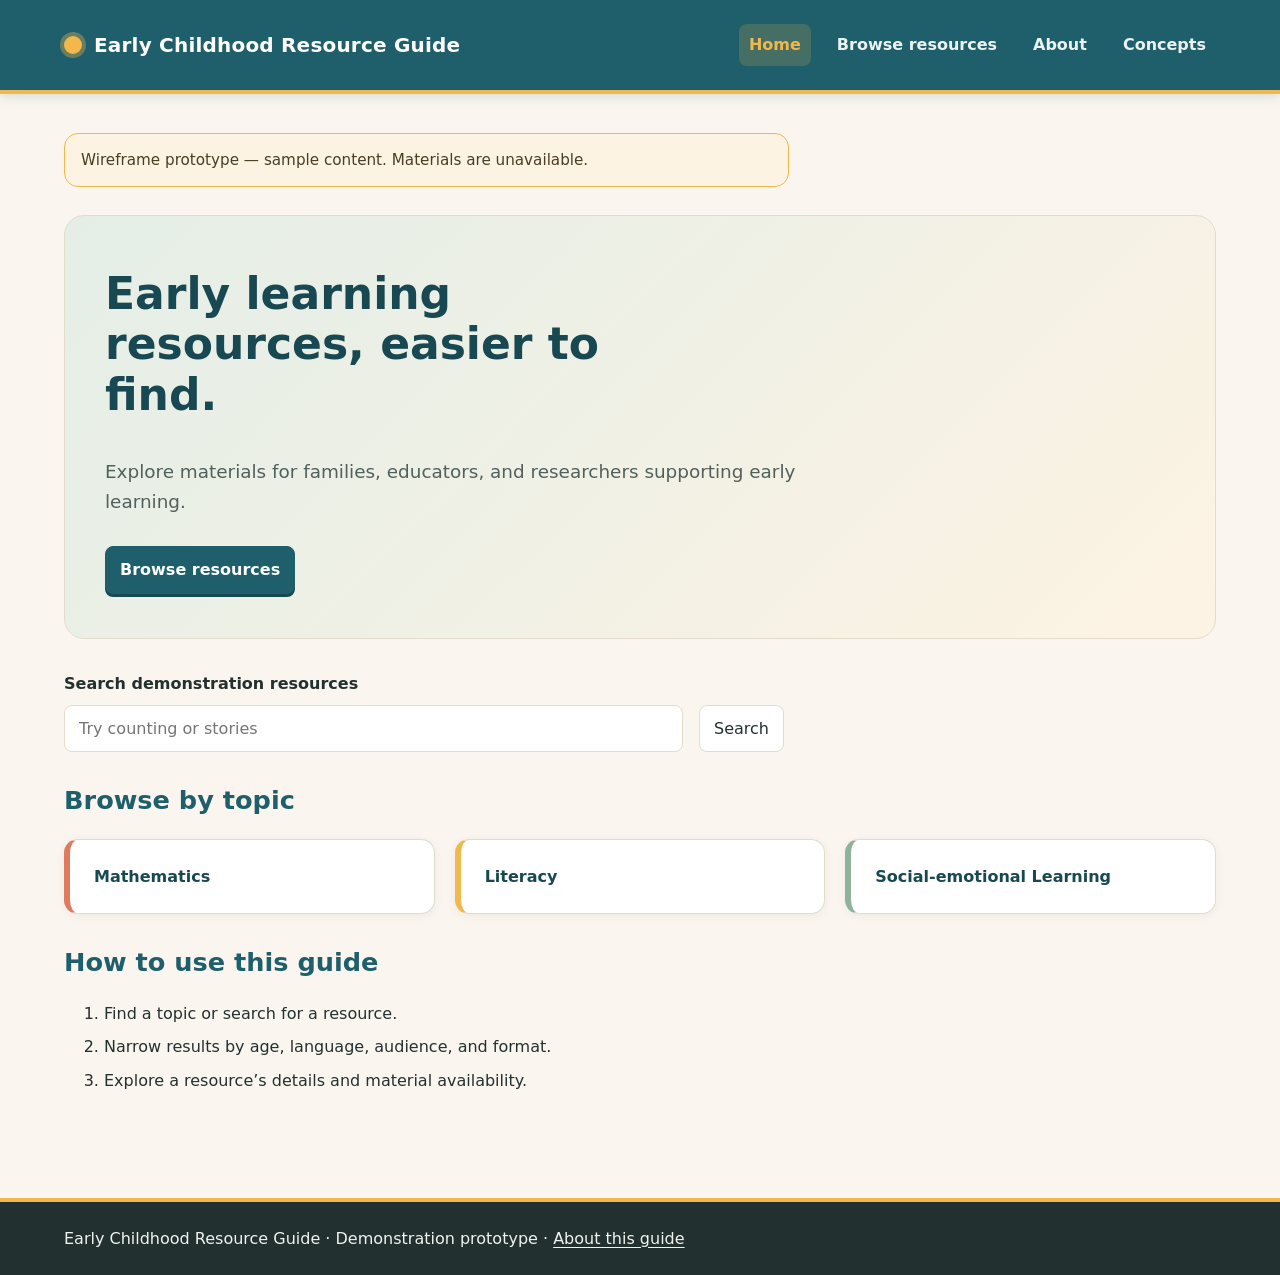
==== independent/index.html @ a51ab935 "2 COAs (Vandy & Independent Designs)  - V1" ====
<!doctype html>
<html lang="en"><head><meta charset="utf-8"><meta name="viewport" content="width=device-width, initial-scale=1"><title>Home | Early Childhood Resource Guide</title><link rel="stylesheet" href="../css/base.css"><link rel="stylesheet" href="../css/independent.css"><script type="module" src="../assets/app.js"></script></head>
<body data-page="index"><a class="skip-link" href="#main">Skip to main content</a><header><div class="header-inner"><a class="brand" href="index.html">Early Childhood Resource Guide</a><button id="menu-toggle" type="button" aria-expanded="false" aria-controls="navigation" hidden>Menu</button><nav id="navigation" aria-label="Main navigation"><a href="index.html" aria-current="page">Home</a><a href="resources.html">Browse resources</a><a href="about.html">About</a><a href="../index.html">Concepts</a></nav></div></header><main id="main" tabindex="-1"><p class="notice">Wireframe prototype — sample content. Materials are unavailable.</p><section class="hero"><h1>Early learning resources, easier to find.</h1><p>Explore materials for families, educators, and researchers supporting early learning.</p><a class="button primary" href="resources.html">Browse resources</a></section>
<form action="resources.html" class="search"><label for="home-search">Search demonstration resources</label><div class="row"><input id="home-search" name="q" type="search" placeholder="Try counting or stories"><button type="submit">Search</button></div></form>
<section><h2>Browse by topic</h2><div class="cards"><a class="panel" href="resources.html?topics=mathematics">Mathematics</a><a class="panel" href="resources.html?topics=literacy">Literacy</a><a class="panel" href="resources.html?topics=social-emotional">Social-emotional Learning</a></div></section>
<section><h2>How to use this guide</h2><ol><li>Find a topic or search for a resource.</li><li>Narrow results by age, language, audience, and format.</li><li>Explore a resource’s details and material availability.</li></ol></section><noscript><p class="notice">JavaScript is required to load resource listings and use directory filters. Enable it and reload this page.</p></noscript></main><footer><p>Early Childhood Resource Guide · Demonstration prototype · <a href="about.html">About this guide</a></p></footer></body></html>
---- css/base.css ----
/* ============================================================
   base.css — Shared structure for all design concepts
   Theme-agnostic layout, components, responsive rules, and
   functionality styling. Colors, fonts, borders, radius, and
   decorative accents are supplied by each theme stylesheet via
   CSS custom properties. Do not hard-code brand colors here.
   ============================================================ */

:root {
  /* Fallback tokens — themes override these. */
  --font-body: system-ui, -apple-system, "Segoe UI", Roboto, sans-serif;
  --font-display: var(--font-body);

  --color-bg: #ffffff;
  --color-surface: #f7f7f7;
  --color-surface-alt: #ffffff;
  --color-text: #1c1c1c;
  --color-text-muted: #555555;
  --color-heading: var(--color-text);

  --color-accent: #333333;
  --color-accent-contrast: #ffffff;
  --color-accent-hover: #555555;

  --color-border: #888888;
  --color-border-soft: #cccccc;

  --color-header-bg: #f2f2f2;
  --color-header-text: #1c1c1c;
  --color-header-border: #888888;
  --color-nav-link: var(--color-header-text);
  --color-nav-link-active: var(--color-header-text);
  --color-nav-link-hover: var(--color-header-text);

  --color-footer-bg: #f2f2f2;
  --color-footer-text: #1c1c1c;

  --color-notice-bg: #f7f7f7;
  --color-notice-border: #888888;
  --color-notice-text: var(--color-text);

  --color-focus: #111111;

  --radius-sm: 3px;
  --radius-md: 6px;
  --radius-lg: 10px;
  --radius-pill: 999px;

  --shadow-card: none;
  --shadow-card-hover: none;
  --shadow-header: none;

  --border-card: 1px solid var(--color-border);
  --border-control: 1px solid var(--color-border);

  --space-page-x: 24px;
  --max-width: 1200px;

  --accent-rule-height: 3px;
}

* { box-sizing: border-box; }

html { scroll-behavior: smooth; }

body {
  margin: 0;
  color: var(--color-text);
  background: var(--color-bg);
  font: 16px/1.6 var(--font-body);
  -webkit-font-smoothing: antialiased;
  text-rendering: optimizeLegibility;
}

a { color: var(--color-accent); text-underline-offset: 3px; }
a:hover { text-decoration-thickness: 2px; }

/* ---------- Header / navigation ---------- */
header {
  background: var(--color-header-bg);
  color: var(--color-header-text);
  border-bottom: 1px solid var(--color-header-border);
  box-shadow: var(--shadow-header);
}

.header-inner,
main,
footer p {
  max-width: var(--max-width);
  margin: auto;
  padding: 24px var(--space-page-x);
}

.header-inner,
nav,
.row,
.results-toolbar {
  display: flex;
  align-items: center;
  gap: 16px;
}

.header-inner {
  justify-content: space-between;
  flex-wrap: wrap;
}

.brand {
  font-family: var(--font-display);
  font-weight: 700;
  font-size: 1.15rem;
  letter-spacing: 0.01em;
  color: var(--color-header-text);
  text-decoration: none;
  line-height: 1.2;
}
.brand:hover { text-decoration: none; }

nav { flex-wrap: wrap; }

nav a {
  padding: 8px 10px;
  color: var(--color-nav-link);
  text-decoration: none;
  border-radius: var(--radius-sm);
  font-weight: 500;
}
nav a:hover {
  color: var(--color-nav-link-hover);
  text-decoration: underline;
  text-decoration-thickness: 2px;
}
nav [aria-current="page"] {
  font-weight: 700;
  color: var(--color-nav-link-active);
  text-decoration: underline;
  text-decoration-thickness: 3px;
}

#menu-toggle {
  border: var(--border-control);
  background: var(--color-surface-alt);
  color: var(--color-text);
}

/* ---------- Main / typography ---------- */
main { min-height: 70vh; }

h1, h2, h3 {
  font-family: var(--font-display);
  color: var(--color-heading);
}
h1 { font-size: clamp(1.9rem, 4vw, 2.75rem); line-height: 1.15; margin-top: 0.2em; }
h2 { font-size: clamp(1.3rem, 2.4vw, 1.6rem); line-height: 1.3; }
h3 { font-size: 1.1rem; }
p { max-width: 75ch; color: var(--color-text); }

section, .search { margin-block: 32px; }

/* ---------- Notices ---------- */
.notice {
  padding: 14px 16px;
  border: 1px solid var(--color-notice-border);
  border-radius: var(--radius-md);
  background: var(--color-notice-bg);
  color: var(--color-notice-text);
  font-size: 0.95rem;
}

/* ---------- Buttons & controls ---------- */
button, input, select, .button {
  font: inherit;
  color: var(--color-text);
  background: var(--color-surface-alt);
  border: var(--border-control);
  border-radius: var(--radius-sm);
  min-height: 44px;
  padding: 10px 14px;
}
button, select, summary { cursor: pointer; }

button:hover, .button:hover {
  background: var(--color-surface);
}

.button {
  display: inline-block;
  text-decoration: none;
  font-weight: 600;
}

.button.primary,
.primary {
  background: var(--color-accent);
  color: var(--color-accent-contrast);
  border-color: var(--color-accent);
}
.button.primary:hover,
.primary:hover {
  background: var(--color-accent-hover);
  border-color: var(--color-accent-hover);
  color: var(--color-accent-contrast);
}

label { display: block; }

input[type="search"] { min-width: 0; flex: 1; width: 100%; }

.search { max-width: 720px; }
.search label { font-weight: 600; margin-bottom: 8px; }

/* ---------- Cards grid ---------- */
.cards {
  display: grid;
  grid-template-columns: repeat(3, minmax(0, 1fr));
  gap: 20px;
}

.panel {
  display: block;
  padding: 24px;
  border: var(--border-card);
  border-radius: var(--radius-md);
  background: var(--color-surface);
  box-shadow: var(--shadow-card);
  text-decoration: none;
  color: var(--color-text);
  font-weight: 600;
  transition: box-shadow 0.15s ease, transform 0.15s ease, border-color 0.15s ease;
}
a.panel:hover {
  box-shadow: var(--shadow-card-hover);
  transform: translateY(-2px);
}

/* ---------- Directory layout ---------- */
.directory-layout {
  display: grid;
  grid-template-columns: 260px minmax(0, 1fr);
  gap: 28px;
  margin-top: 24px;
  align-items: start;
}
.directory-layout section { margin-top: 0; }

.directory-layout aside {
  position: sticky;
  top: 16px;
}

.resource-cards {
  grid-template-columns: repeat(2, minmax(0, 1fr));
  margin-top: 20px;
}

.card {
  display: flex;
  flex-direction: column;
  align-items: flex-start;
  padding: 22px;
  border: var(--border-card);
  border-radius: var(--radius-md);
  background: var(--color-surface-alt);
  box-shadow: var(--shadow-card);
  transition: box-shadow 0.15s ease, transform 0.15s ease, border-color 0.15s ease;
}
.card:hover {
  box-shadow: var(--shadow-card-hover);
  transform: translateY(-2px);
}
.card h2 { margin-top: 10px; margin-bottom: 6px; font-size: 1.25rem; }
.card p { margin-top: 0; }
.card .button { margin-top: auto; }
.card dl { width: 100%; }

.sample {
  display: inline-block;
  font-size: 0.72rem;
  font-weight: 700;
  letter-spacing: 0.06em;
  text-transform: uppercase;
  padding: 4px 10px;
  border-radius: var(--radius-pill);
  background: var(--color-accent);
  color: var(--color-accent-contrast);
}

/* ---------- Filters ---------- */
details#filter-panel {
  padding: 20px;
  border: var(--border-card);
  border-radius: var(--radius-md);
  background: var(--color-surface);
}
details#filter-panel > p { font-size: 0.9rem; color: var(--color-text-muted); }

fieldset { border: 0; padding: 0; margin: 18px 0; min-width: 0; }
legend {
  font-family: var(--font-display);
  font-weight: 700;
  padding-bottom: 6px;
  margin-bottom: 4px;
  border-bottom: 2px solid var(--color-border-soft);
  width: 100%;
}
.check-label {
  display: flex;
  align-items: center;
  gap: 8px;
  min-height: 40px;
  cursor: pointer;
}
input[type="checkbox"] {
  width: 20px; height: 20px; min-height: 20px;
  flex-shrink: 0;
  accent-color: var(--color-accent);
}
summary { min-height: 44px; font-family: var(--font-display); font-weight: 700; }

/* ---------- Results toolbar & chips ---------- */
.results-toolbar {
  justify-content: space-between;
  flex-wrap: wrap;
  gap: 12px;
}
.results-toolbar label { display: inline; font-weight: 600; }

#result-count { font-weight: 600; margin: 0; }

.chips { display: flex; flex-wrap: wrap; gap: 8px; margin-block: 14px; }
.chips button {
  text-align: left;
  min-height: 38px;
  padding: 6px 12px;
  border-radius: var(--radius-pill);
  background: var(--color-surface);
  border: 1px solid var(--color-border-soft);
  font-size: 0.9rem;
}
.chips button:hover {
  background: var(--color-accent);
  color: var(--color-accent-contrast);
  border-color: var(--color-accent);
}

#clear-all { margin-bottom: 8px; }

/* ---------- Definition lists ---------- */
dl { margin-block: 16px; }
dt {
  font-weight: 700;
  font-size: 0.82rem;
  text-transform: uppercase;
  letter-spacing: 0.04em;
  color: var(--color-text-muted);
}
dd { margin: 0 0 12px; }

li { margin-block: 8px; }

/* ---------- Footer ---------- */
footer {
  background: var(--color-footer-bg);
  color: var(--color-footer-text);
  border-top: 1px solid var(--color-header-border);
  margin-top: 48px;
}
footer p { color: var(--color-footer-text); }
footer a { color: var(--color-footer-text); }

/* ---------- Focus / accessibility ---------- */
:focus-visible {
  outline: 3px solid var(--color-focus);
  outline-offset: 3px;
}
.skip-link {
  position: absolute;
  top: -100px;
  left: 16px;
  padding: 12px;
  background: var(--color-surface-alt);
  color: var(--color-text);
  border-radius: var(--radius-sm);
  z-index: 10;
}
.skip-link:focus { top: 8px; }

[hidden] { display: none !important; }

.card, .panel, h1, a, button, dd { overflow-wrap: anywhere; }

/* ---------- Hero (home) ---------- */
.hero {
  padding: 48px 0 8px;
}
.hero h1 { max-width: 20ch; }
.hero p { font-size: 1.15rem; max-width: 60ch; }
.hero .button { margin-top: 12px; }

/* ---------- Concept selector (root page) ---------- */
.concept-grid {
  display: grid;
  grid-template-columns: repeat(2, minmax(0, 1fr));
  gap: 24px;
  margin-top: 32px;
}
.concept-card {
  display: flex;
  flex-direction: column;
  padding: 28px;
  border: var(--border-card);
  border-radius: var(--radius-md);
  background: var(--color-surface-alt);
  box-shadow: var(--shadow-card);
}
.concept-card h2 { margin-top: 0; }
.concept-card .button { margin-top: auto; align-self: flex-start; }

/* ---------- Responsive ---------- */
@media (max-width: 760px) {
  .header-inner, main, footer p { padding: 16px; }
  .directory-layout, .cards, .concept-grid { grid-template-columns: 1fr; }
  .directory-layout aside { position: static; }
  nav {
    width: 100%;
    align-items: stretch;
    flex-direction: column;
    gap: 4px;
  }
  .resource-cards { grid-template-columns: 1fr; }
  .hero { padding: 28px 0 4px; }
}

@media (prefers-reduced-motion: reduce) {
  html { scroll-behavior: auto; }
  .card, .panel { transition: none; }
  a.panel:hover, .card:hover { transform: none; }
}
---- css/independent.css ----
/* ============================================================
   independent.css — COA 2: Warm & Child-Centered concept
   A distinct, warm, approachable identity for the guide.
   Warm, inviting, educational — professional, not childish.
   ============================================================ */

:root {
  /* Exact supplied palette */
  --teal: #1f5f6b;
  --coral: #e07a5f;
  --yellow: #f2b84b;
  --sage: #8fb39a;
  --charcoal: #233030;
  --off-white: #faf6ef;

  /* Derived state / neutral colors (accessibility & interaction only) */
  --teal-deep: #184851;      /* darker teal for hover */
  --coral-deep: #c9634a;     /* darker coral for hover / links on light */
  --sage-soft: #e4eee7;      /* tint of sage for subtle surfaces */
  --cream-card: #ffffff;     /* clean card surface over off-white */
  --line-soft: #e3dccd;      /* soft warm border */

  /* Fonts — friendly, humanist, professional */
  --font-display: "Trebuchet MS", "Segoe UI", Verdana, system-ui, sans-serif;
  --font-body: "Segoe UI", system-ui, -apple-system, Roboto, sans-serif;

  /* Surfaces & text */
  --color-bg: var(--off-white);
  --color-surface: var(--sage-soft);
  --color-surface-alt: var(--cream-card);
  --color-text: var(--charcoal);
  --color-text-muted: #51605c;
  --color-heading: var(--teal);

  /* Accent — teal is the primary action color */
  --color-accent: var(--teal);
  --color-accent-contrast: #ffffff;
  --color-accent-hover: var(--teal-deep);

  /* Borders */
  --color-border: var(--line-soft);
  --color-border-soft: var(--line-soft);

  /* Header — deep teal, warm and confident */
  --color-header-bg: var(--teal);
  --color-header-text: #ffffff;
  --color-header-border: var(--yellow);
  --color-nav-link: #eaf3f0;
  --color-nav-link-active: var(--yellow);
  --color-nav-link-hover: var(--yellow);

  /* Footer */
  --color-footer-bg: var(--charcoal);
  --color-footer-text: #eef3ef;

  /* Notices */
  --color-notice-bg: #fdf3e3;
  --color-notice-border: var(--yellow);
  --color-notice-text: #4a3d20;

  --color-focus: var(--coral-deep);

  /* Shape language: soft, rounded */
  --radius-sm: 8px;
  --radius-md: 14px;
  --radius-lg: 20px;
  --radius-pill: 999px;

  --shadow-card: 0 2px 10px rgba(35, 48, 48, 0.06);
  --shadow-card-hover: 0 8px 24px rgba(35, 48, 48, 0.12);
  --shadow-header: 0 2px 12px rgba(31, 95, 107, 0.18);

  --border-card: 1px solid var(--line-soft);
}

/* ---- Header: rounded gold rule, friendly brand ---- */
header { border-bottom: 4px solid var(--yellow); }
.brand {
  font-family: var(--font-display);
  font-weight: 700;
  font-size: 1.25rem;
}
.brand::before {
  content: "";
  display: inline-block;
  width: 18px;
  height: 18px;
  margin-right: 12px;
  vertical-align: -2px;
  border-radius: 50%;
  background: var(--yellow);
  box-shadow: 0 0 0 4px rgba(242, 184, 75, 0.35);
}
nav a { font-weight: 600; }
nav a:hover { text-decoration: none; }
nav [aria-current="page"] {
  text-decoration: none;
  background: rgba(242, 184, 75, 0.18);
  color: var(--yellow);
}

/* ---- Headings ---- */
h1 { color: var(--charcoal); font-weight: 700; }
h2 { color: var(--teal); font-weight: 700; }

/* ---- Hero: warm coral-to-sage inviting band ---- */
.hero {
  background: linear-gradient(135deg, var(--sage-soft) 0%, #fdf3e3 100%);
  border: 1px solid var(--line-soft);
  border-radius: var(--radius-lg);
  padding: 44px 40px;
  margin-top: 28px;
}
.hero h1 { color: var(--teal-deep); }
.hero p { color: var(--color-text-muted); }

/* ---- Buttons: expressive, rounded, warm ---- */
.button, button, input, select {
  border-radius: var(--radius-sm);
}
.button.primary, .primary {
  box-shadow: 0 3px 0 0 var(--teal-deep);
  font-weight: 700;
}
.button.primary:hover, .primary:hover {
  transform: translateY(1px);
  box-shadow: 0 2px 0 0 var(--teal-deep);
}
.button:not(.primary) {
  background: #ffffff;
  color: var(--teal-deep);
  border: 1.5px solid var(--teal);
  font-weight: 700;
}
.button:not(.primary):hover {
  background: var(--sage-soft);
}

/* ---- Topic panels: colorful left accents for differentiation ---- */
.panel {
  border-left: 6px solid var(--coral);
  background: #ffffff;
  font-weight: 700;
  color: var(--teal-deep);
}
.panel:nth-child(2) { border-left-color: var(--yellow); }
.panel:nth-child(3) { border-left-color: var(--sage); }

/* ---- Resource cards: soft, inviting, coral accent ---- */
.card {
  border: 1px solid var(--line-soft);
  border-top: 4px solid var(--sage);
}
.card:hover { border-top-color: var(--coral); }
.card h2 { color: var(--teal); }

.sample {
  background: var(--yellow);
  color: #4a3d20;
}

/* ---- Filters: soft sage panel ---- */
details#filter-panel {
  background: var(--sage-soft);
  border-color: var(--sage);
}
legend { color: var(--teal); border-bottom-color: var(--sage); }

/* ---- Chips: rounded, coral on hover ---- */
.chips button {
  background: #ffffff;
  border-color: var(--teal);
  color: var(--teal-deep);
  font-weight: 600;
}
.chips button:hover {
  background: var(--coral);
  color: #ffffff;
  border-color: var(--coral-deep);
}

/* ---- Links in body use coral-deep for warmth + contrast ---- */
main p a { color: var(--coral-deep); }

/* ---- Footer ---- */
footer { border-top: 4px solid var(--yellow); }
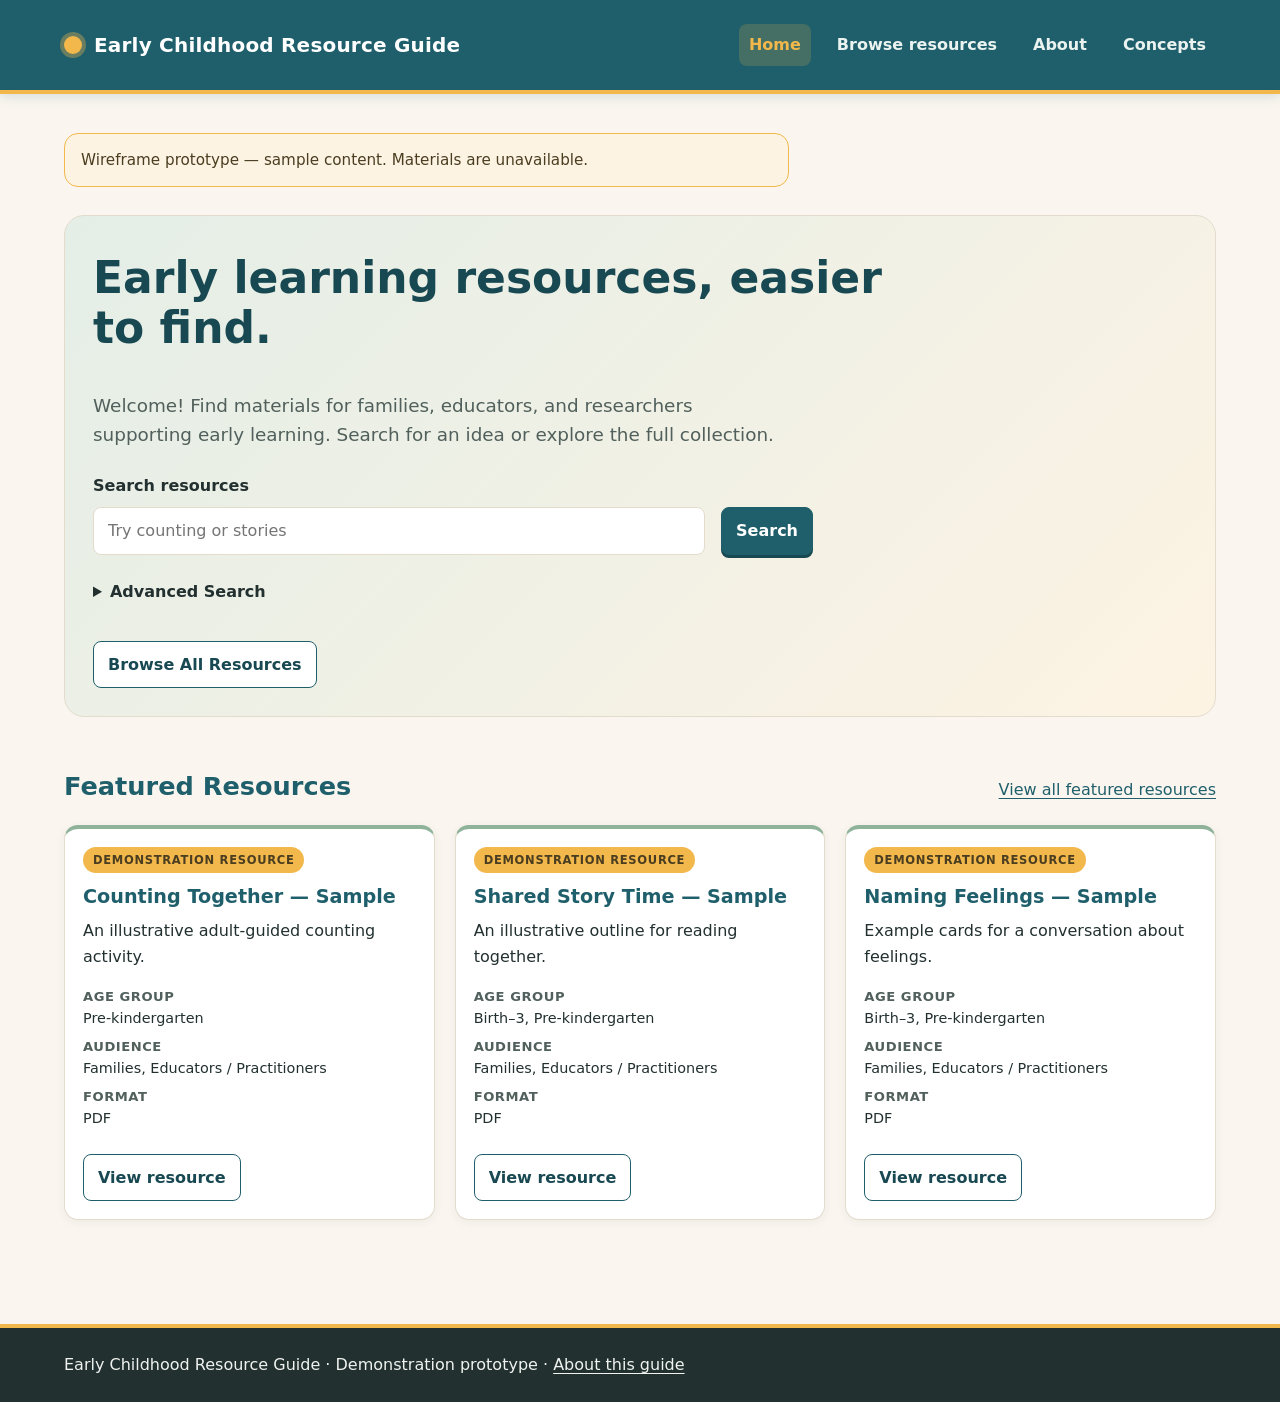
==== commit 027f2254: "Website Update" ====
--- a/independent/index.html
+++ b/independent/index.html
@@ -1,6 +1,9 @@
 <!doctype html>
 <html lang="en"><head><meta charset="utf-8"><meta name="viewport" content="width=device-width, initial-scale=1"><title>Home | Early Childhood Resource Guide</title><link rel="stylesheet" href="../css/base.css"><link rel="stylesheet" href="../css/independent.css"><script type="module" src="../assets/app.js"></script></head>
-<body data-page="index"><a class="skip-link" href="#main">Skip to main content</a><header><div class="header-inner"><a class="brand" href="index.html">Early Childhood Resource Guide</a><button id="menu-toggle" type="button" aria-expanded="false" aria-controls="navigation" hidden>Menu</button><nav id="navigation" aria-label="Main navigation"><a href="index.html" aria-current="page">Home</a><a href="resources.html">Browse resources</a><a href="about.html">About</a><a href="../index.html">Concepts</a></nav></div></header><main id="main" tabindex="-1"><p class="notice">Wireframe prototype — sample content. Materials are unavailable.</p><section class="hero"><h1>Early learning resources, easier to find.</h1><p>Explore materials for families, educators, and researchers supporting early learning.</p><a class="button primary" href="resources.html">Browse resources</a></section>
-<form action="resources.html" class="search"><label for="home-search">Search demonstration resources</label><div class="row"><input id="home-search" name="q" type="search" placeholder="Try counting or stories"><button type="submit">Search</button></div></form>
-<section><h2>Browse by topic</h2><div class="cards"><a class="panel" href="resources.html?topics=mathematics">Mathematics</a><a class="panel" href="resources.html?topics=literacy">Literacy</a><a class="panel" href="resources.html?topics=social-emotional">Social-emotional Learning</a></div></section>
-<section><h2>How to use this guide</h2><ol><li>Find a topic or search for a resource.</li><li>Narrow results by age, language, audience, and format.</li><li>Explore a resource’s details and material availability.</li></ol></section><noscript><p class="notice">JavaScript is required to load resource listings and use directory filters. Enable it and reload this page.</p></noscript></main><footer><p>Early Childhood Resource Guide · Demonstration prototype · <a href="about.html">About this guide</a></p></footer></body></html>
+<body data-page="index"><a class="skip-link" href="#main">Skip to main content</a><header><div class="header-inner"><a class="brand" href="index.html">Early Childhood Resource Guide</a><button id="menu-toggle" type="button" aria-expanded="false" aria-controls="navigation" hidden>Menu</button><nav id="navigation" aria-label="Main navigation"><a href="index.html" aria-current="page">Home</a><a href="resources.html">Browse resources</a><a href="about.html">About</a><a href="../index.html">Concepts</a></nav></div></header><main id="main" tabindex="-1"><p class="notice">Wireframe prototype — sample content. Materials are unavailable.</p><section class="hero"><h1>Early learning resources, easier to find.</h1><p>Welcome! Find materials for families, educators, and researchers supporting early learning. Search for an idea or explore the full collection.</p>
+<form action="resources.html" class="search" id="home-form"><label for="home-search">Search resources</label><div class="row"><input id="home-search" name="q" type="search" placeholder="Try counting or stories"><button type="submit" class="primary">Search</button></div>
+<details id="home-advanced"><summary>Advanced Search</summary><p>Choose any options within a group. Results must match every selected group.</p><div id="home-filters" class="filter-grid"></div><button type="reset">Clear search and filters</button></details></form>
+<a class="button" href="resources.html">Browse All Resources</a></section>
+<div id="data-state" role="status">Loading demonstration resources…</div>
+<section id="featured-section" hidden aria-labelledby="featured-heading"><div class="section-heading"><h2 id="featured-heading">Featured Resources</h2><a href="resources.html?featured=1">View all featured resources</a></div><div id="featured-resources" class="cards"></div></section>
+<noscript><p class="notice">JavaScript is required to load resource listings and use directory filters. Enable it and reload this page.</p></noscript></main><footer><p>Early Childhood Resource Guide · Demonstration prototype · <a href="about.html">About this guide</a></p></footer></body></html>
--- a/css/base.css
+++ b/css/base.css
@@ -436,3 +436,28 @@
   .card, .panel { transition: none; }
   a.panel:hover, .card:hover { transform: none; }
 }
+
+/* Progressive browsing: keep results full-width when filters are collapsed. */
+.directory-layout { grid-template-columns: minmax(0, 1fr); }
+.directory-layout aside { position: static; }
+.filter-grid { display: grid; grid-template-columns: repeat(auto-fit, minmax(170px, 1fr)); gap: 12px 24px; }
+#home-advanced { margin-top: 18px; }
+#home-advanced > summary { padding-top: 6px; }
+.search .filter-grid label { font-weight: 400; margin: 0; }
+.section-heading { display: flex; align-items: baseline; justify-content: space-between; gap: 12px; flex-wrap: wrap; }
+.card { padding: 18px; }
+.card h3 { font-size: 1.2rem; line-height: 1.3; margin: 12px 0 8px; }
+.card dl { margin: 0 0 18px; font-size: .9rem; }
+.card dt { font-weight: 600; }
+.card dd { margin: 0 0 6px; }
+body[data-page="index"] .hero { padding: 28px; }
+body[data-page="index"] .hero .search { margin: 24px 0 12px; }
+body[data-page="index"] .hero h1 { max-width: 26ch; }
+@media (max-width: 760px) {
+  body[data-page="index"] .hero { padding: 20px; }
+  .filter-grid { grid-template-columns: 1fr; }
+}
+@media (max-width: 400px) {
+  .search .row { flex-wrap: wrap; }
+  .search .row input { flex-basis: 100%; }
+}
--- a/css/independent.css
+++ b/css/independent.css
@@ -184,3 +184,7 @@
 
 /* ---- Footer ---- */
 footer { border-top: 4px solid var(--yellow); }
+
+/* Maintain readable link and chip contrast on warm surfaces. */
+main p a { color: var(--teal); }
+.chips button:hover { background: var(--teal-deep); border-color: var(--teal-deep); }
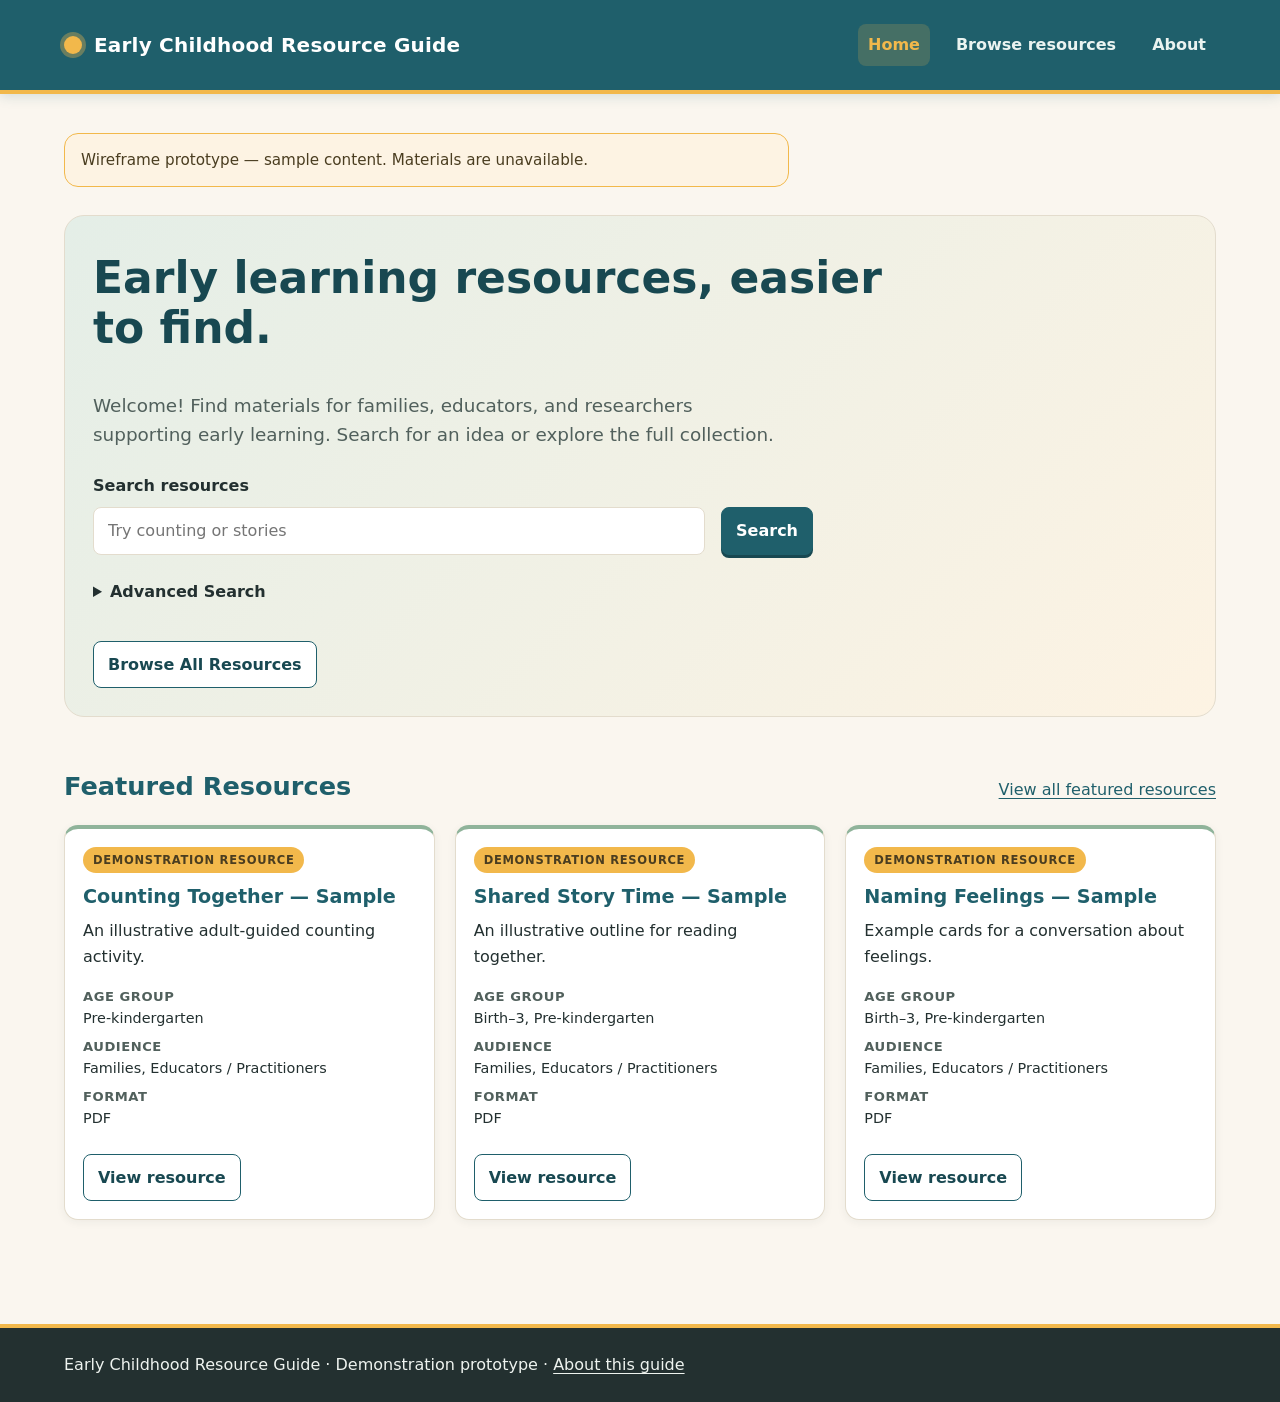
==== commit d956f2ac: "One COA" ====
--- a/independent/index.html
+++ b/independent/index.html
@@ -1,6 +1,6 @@
 <!doctype html>
 <html lang="en"><head><meta charset="utf-8"><meta name="viewport" content="width=device-width, initial-scale=1"><title>Home | Early Childhood Resource Guide</title><link rel="stylesheet" href="../css/base.css"><link rel="stylesheet" href="../css/independent.css"><script type="module" src="../assets/app.js"></script></head>
-<body data-page="index"><a class="skip-link" href="#main">Skip to main content</a><header><div class="header-inner"><a class="brand" href="index.html">Early Childhood Resource Guide</a><button id="menu-toggle" type="button" aria-expanded="false" aria-controls="navigation" hidden>Menu</button><nav id="navigation" aria-label="Main navigation"><a href="index.html" aria-current="page">Home</a><a href="resources.html">Browse resources</a><a href="about.html">About</a><a href="../index.html">Concepts</a></nav></div></header><main id="main" tabindex="-1"><p class="notice">Wireframe prototype — sample content. Materials are unavailable.</p><section class="hero"><h1>Early learning resources, easier to find.</h1><p>Welcome! Find materials for families, educators, and researchers supporting early learning. Search for an idea or explore the full collection.</p>
+<body data-page="index"><a class="skip-link" href="#main">Skip to main content</a><header><div class="header-inner"><a class="brand" href="index.html">Early Childhood Resource Guide</a><button id="menu-toggle" type="button" aria-expanded="false" aria-controls="navigation" hidden>Menu</button><nav id="navigation" aria-label="Main navigation"><a href="index.html" aria-current="page">Home</a><a href="resources.html">Browse resources</a><a href="about.html">About</a></nav></div></header><main id="main" tabindex="-1"><p class="notice">Wireframe prototype — sample content. Materials are unavailable.</p><section class="hero"><h1>Early learning resources, easier to find.</h1><p>Welcome! Find materials for families, educators, and researchers supporting early learning. Search for an idea or explore the full collection.</p>
 <form action="resources.html" class="search" id="home-form"><label for="home-search">Search resources</label><div class="row"><input id="home-search" name="q" type="search" placeholder="Try counting or stories"><button type="submit" class="primary">Search</button></div>
 <details id="home-advanced"><summary>Advanced Search</summary><p>Choose any options within a group. Results must match every selected group.</p><div id="home-filters" class="filter-grid"></div><button type="reset">Clear search and filters</button></details></form>
 <a class="button" href="resources.html">Browse All Resources</a></section>
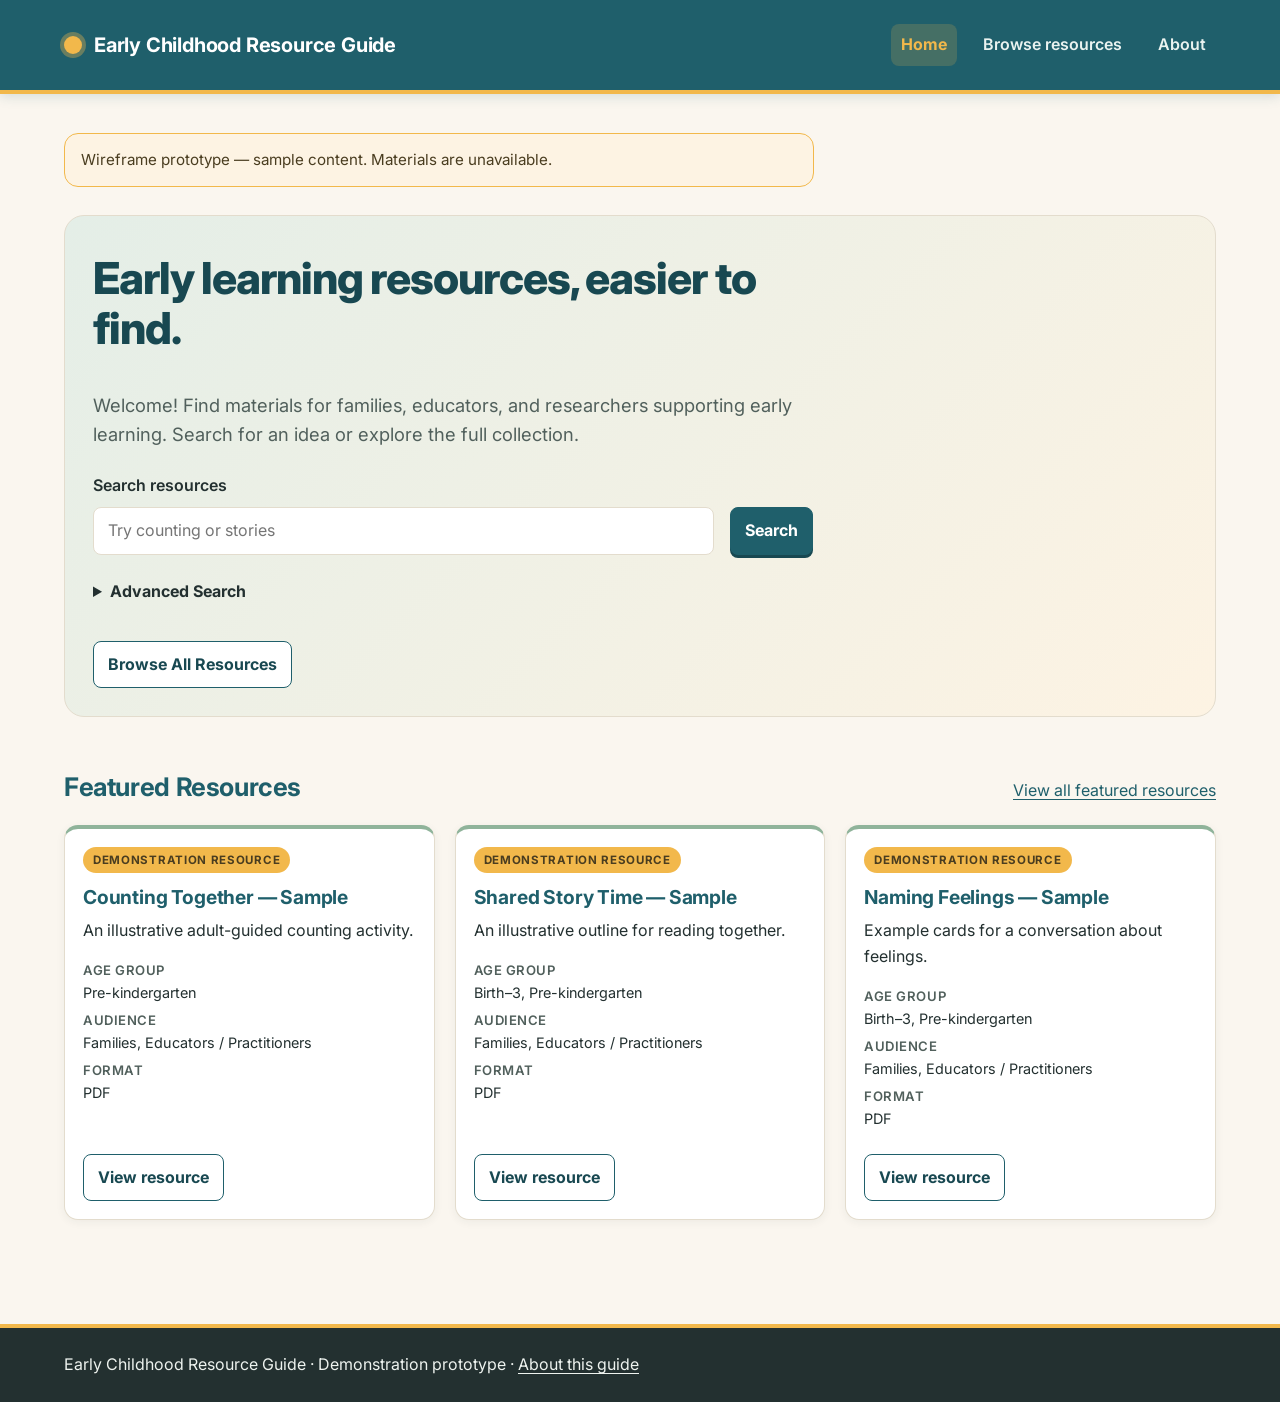
==== commit 37859da1: "COA2: switch to Inter for a sleeker, modern type - Load Inter from Google Fonts on the four /indepen" ====
--- a/independent/index.html
+++ b/independent/index.html
@@ -1,5 +1,5 @@
 <!doctype html>
-<html lang="en"><head><meta charset="utf-8"><meta name="viewport" content="width=device-width, initial-scale=1"><title>Home | Early Childhood Resource Guide</title><link rel="stylesheet" href="../css/base.css"><link rel="stylesheet" href="../css/independent.css"><script type="module" src="../assets/app.js"></script></head>
+<html lang="en"><head><meta charset="utf-8"><meta name="viewport" content="width=device-width, initial-scale=1"><title>Home | Early Childhood Resource Guide</title><link rel="preconnect" href="https://fonts.googleapis.com"><link rel="preconnect" href="https://fonts.gstatic.com" crossorigin><link rel="stylesheet" href="https://fonts.googleapis.com/css2?family=Inter:wght@400;500;600;700;800&display=swap"><link rel="stylesheet" href="../css/base.css"><link rel="stylesheet" href="../css/independent.css"><script type="module" src="../assets/app.js"></script></head>
 <body data-page="index"><a class="skip-link" href="#main">Skip to main content</a><header><div class="header-inner"><a class="brand" href="index.html">Early Childhood Resource Guide</a><button id="menu-toggle" type="button" aria-expanded="false" aria-controls="navigation" hidden>Menu</button><nav id="navigation" aria-label="Main navigation"><a href="index.html" aria-current="page">Home</a><a href="resources.html">Browse resources</a><a href="about.html">About</a></nav></div></header><main id="main" tabindex="-1"><p class="notice">Wireframe prototype — sample content. Materials are unavailable.</p><section class="hero"><h1>Early learning resources, easier to find.</h1><p>Welcome! Find materials for families, educators, and researchers supporting early learning. Search for an idea or explore the full collection.</p>
 <form action="resources.html" class="search" id="home-form"><label for="home-search">Search resources</label><div class="row"><input id="home-search" name="q" type="search" placeholder="Try counting or stories"><button type="submit" class="primary">Search</button></div>
 <details id="home-advanced"><summary>Advanced Search</summary><p>Choose any options within a group. Results must match every selected group.</p><div id="home-filters" class="filter-grid"></div><button type="reset">Clear search and filters</button></details></form>
--- a/css/independent.css
+++ b/css/independent.css
@@ -20,9 +20,9 @@
   --cream-card: #ffffff;     /* clean card surface over off-white */
   --line-soft: #e3dccd;      /* soft warm border */
 
-  /* Fonts — friendly, humanist, professional */
-  --font-display: "Trebuchet MS", "Segoe UI", Verdana, system-ui, sans-serif;
-  --font-body: "Segoe UI", system-ui, -apple-system, Roboto, sans-serif;
+  /* Fonts — sleek, modern sans (Inter, loaded from Google Fonts in each page) */
+  --font-display: "Inter", system-ui, -apple-system, "Segoe UI", Roboto, sans-serif;
+  --font-body: "Inter", system-ui, -apple-system, "Segoe UI", Roboto, sans-serif;
 
   /* Surfaces & text */
   --color-bg: var(--off-white);
@@ -99,9 +99,11 @@
   color: var(--yellow);
 }
 
-/* ---- Headings ---- */
-h1 { color: var(--charcoal); font-weight: 700; }
-h2 { color: var(--teal); font-weight: 700; }
+/* ---- Headings: tight tracking for a crisp, modern feel ---- */
+h1 { color: var(--charcoal); font-weight: 800; letter-spacing: -0.025em; }
+h2 { color: var(--teal); font-weight: 700; letter-spacing: -0.015em; }
+h3 { letter-spacing: -0.01em; }
+.brand { letter-spacing: -0.01em; }
 
 /* ---- Hero: warm coral-to-sage inviting band ---- */
 .hero {
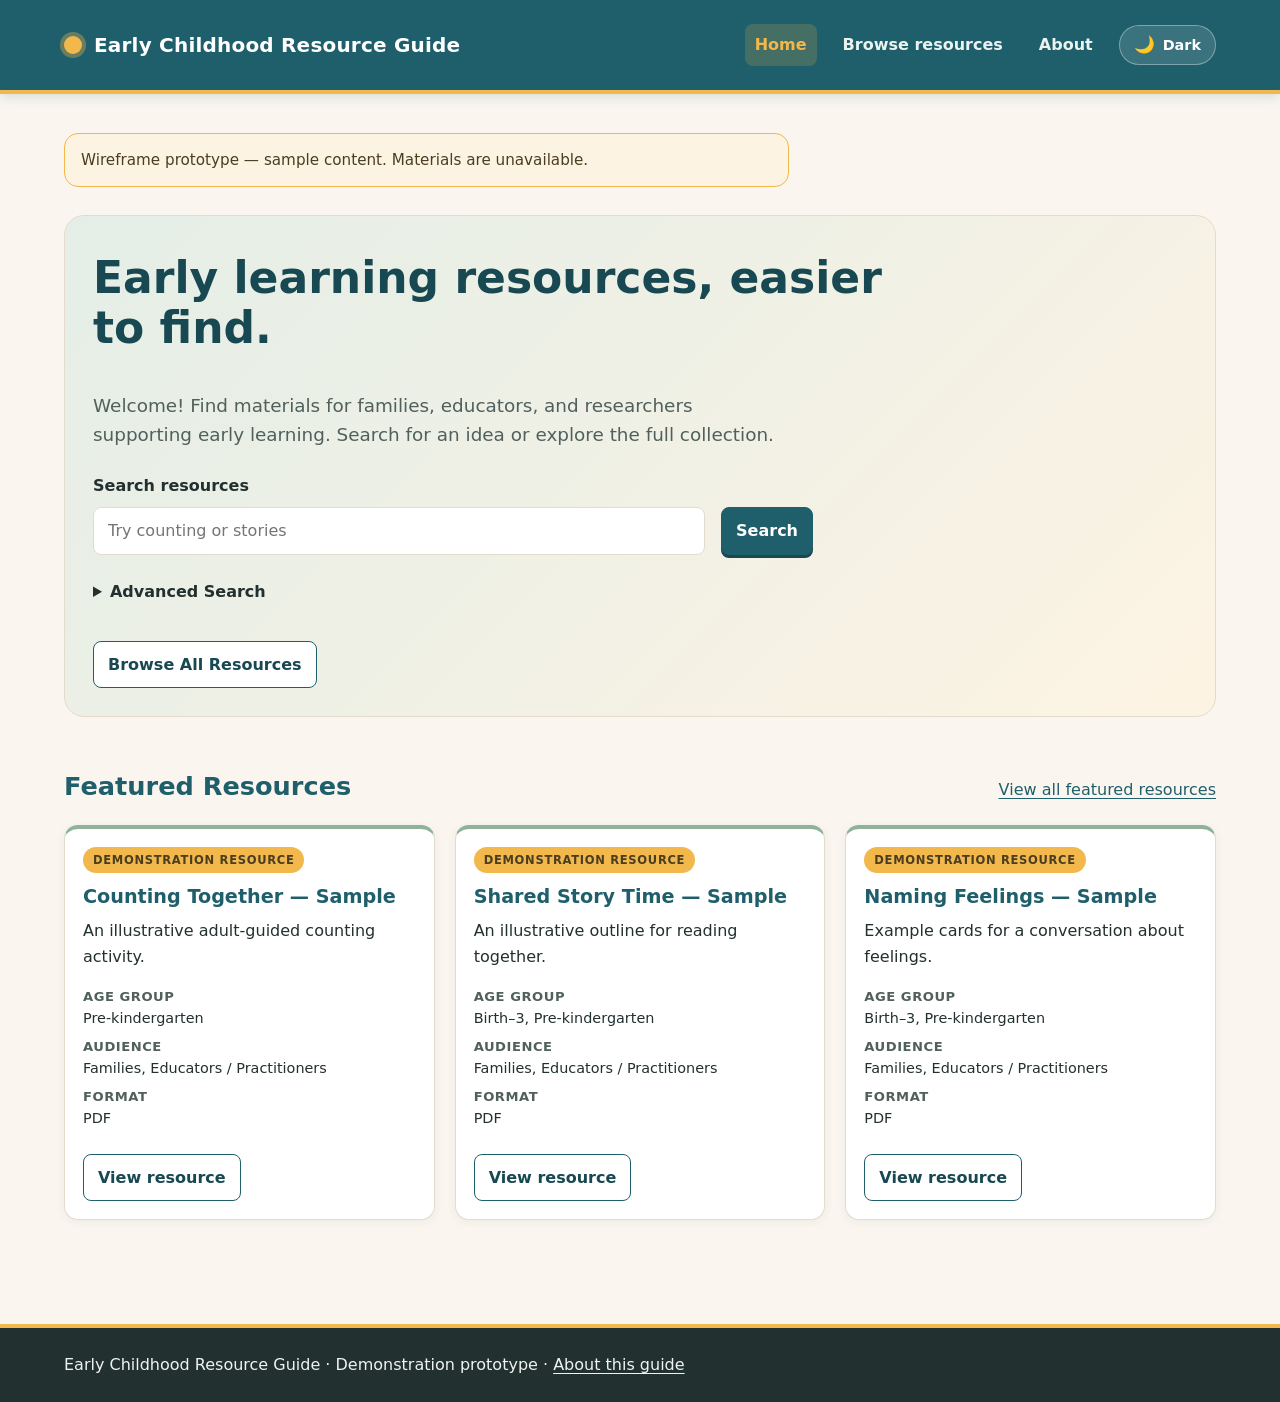
==== commit 2b76ff53: "Update" ====
--- a/independent/index.html
+++ b/independent/index.html
@@ -1,6 +1,6 @@
 <!doctype html>
-<html lang="en"><head><meta charset="utf-8"><meta name="viewport" content="width=device-width, initial-scale=1"><title>Home | Early Childhood Resource Guide</title><link rel="preconnect" href="https://fonts.googleapis.com"><link rel="preconnect" href="https://fonts.gstatic.com" crossorigin><link rel="stylesheet" href="https://fonts.googleapis.com/css2?family=Inter:wght@400;500;600;700;800&display=swap"><link rel="stylesheet" href="../css/base.css"><link rel="stylesheet" href="../css/independent.css"><script type="module" src="../assets/app.js"></script></head>
-<body data-page="index"><a class="skip-link" href="#main">Skip to main content</a><header><div class="header-inner"><a class="brand" href="index.html">Early Childhood Resource Guide</a><button id="menu-toggle" type="button" aria-expanded="false" aria-controls="navigation" hidden>Menu</button><nav id="navigation" aria-label="Main navigation"><a href="index.html" aria-current="page">Home</a><a href="resources.html">Browse resources</a><a href="about.html">About</a></nav></div></header><main id="main" tabindex="-1"><p class="notice">Wireframe prototype — sample content. Materials are unavailable.</p><section class="hero"><h1>Early learning resources, easier to find.</h1><p>Welcome! Find materials for families, educators, and researchers supporting early learning. Search for an idea or explore the full collection.</p>
+<html lang="en"><head><meta charset="utf-8"><meta name="viewport" content="width=device-width, initial-scale=1"><title>Home | Early Childhood Resource Guide</title><script>(function(){try{var t=localStorage.getItem('ecrg-theme');if(t==='light'||t==='dark')document.documentElement.setAttribute('data-theme',t);}catch(e){}})();</script><link rel="stylesheet" href="../css/base.css"><link rel="stylesheet" href="../css/independent.css"><script type="module" src="../assets/app.js"></script></head>
+<body data-page="index"><a class="skip-link" href="#main">Skip to main content</a><header><div class="header-inner"><a class="brand" href="index.html">Early Childhood Resource Guide</a><button id="menu-toggle" type="button" aria-expanded="false" aria-controls="navigation" hidden>Menu</button><nav id="navigation" aria-label="Main navigation"><a href="index.html" aria-current="page">Home</a><a href="resources.html">Browse resources</a><a href="about.html">About</a><button type="button" class="theme-toggle" aria-pressed="false"><span class="theme-toggle-icon" aria-hidden="true">🌙</span><span class="theme-toggle-text">Dark</span></button></nav></div></header><main id="main" tabindex="-1"><p class="notice">Wireframe prototype — sample content. Materials are unavailable.</p><section class="hero"><h1>Early learning resources, easier to find.</h1><p>Welcome! Find materials for families, educators, and researchers supporting early learning. Search for an idea or explore the full collection.</p>
 <form action="resources.html" class="search" id="home-form"><label for="home-search">Search resources</label><div class="row"><input id="home-search" name="q" type="search" placeholder="Try counting or stories"><button type="submit" class="primary">Search</button></div>
 <details id="home-advanced"><summary>Advanced Search</summary><p>Choose any options within a group. Results must match every selected group.</p><div id="home-filters" class="filter-grid"></div><button type="reset">Clear search and filters</button></details></form>
 <a class="button" href="resources.html">Browse All Resources</a></section>
--- a/css/independent.css
+++ b/css/independent.css
@@ -20,9 +20,9 @@
   --cream-card: #ffffff;     /* clean card surface over off-white */
   --line-soft: #e3dccd;      /* soft warm border */
 
-  /* Fonts — sleek, modern sans (Inter, loaded from Google Fonts in each page) */
-  --font-display: "Inter", system-ui, -apple-system, "Segoe UI", Roboto, sans-serif;
-  --font-body: "Inter", system-ui, -apple-system, "Segoe UI", Roboto, sans-serif;
+  /* Fonts — friendly, humanist, professional */
+  --font-display: "Trebuchet MS", "Segoe UI", Verdana, system-ui, sans-serif;
+  --font-body: "Segoe UI", system-ui, -apple-system, Roboto, sans-serif;
 
   /* Surfaces & text */
   --color-bg: var(--off-white);
@@ -99,11 +99,9 @@
   color: var(--yellow);
 }
 
-/* ---- Headings: tight tracking for a crisp, modern feel ---- */
-h1 { color: var(--charcoal); font-weight: 800; letter-spacing: -0.025em; }
-h2 { color: var(--teal); font-weight: 700; letter-spacing: -0.015em; }
-h3 { letter-spacing: -0.01em; }
-.brand { letter-spacing: -0.01em; }
+/* ---- Headings ---- */
+h1 { color: var(--charcoal); font-weight: 700; }
+h2 { color: var(--teal); font-weight: 700; }
 
 /* ---- Hero: warm coral-to-sage inviting band ---- */
 .hero {
@@ -190,3 +188,176 @@
 /* Maintain readable link and chip contrast on warm surfaces. */
 main p a { color: var(--teal); }
 .chips button:hover { background: var(--teal-deep); border-color: var(--teal-deep); }
+
+/* ============================================================
+   Dark mode — COA 1 (Warm & Child-Centered)
+   Applied when <html data-theme="dark"> is set, or when the OS
+   prefers dark and the user has not chosen a theme
+   (<html data-theme="auto"> or no attribute). The warm identity
+   is preserved: teal/coral/yellow/sage accents stay, surfaces
+   and text invert to a deep, warm charcoal-green scheme.
+   ============================================================ */
+
+:root[data-theme="dark"],
+:root[data-theme="light"] { color-scheme: light; }
+:root[data-theme="dark"] { color-scheme: dark; }
+
+:root[data-theme="dark"] {
+  /* Warm, dark surfaces */
+  --color-bg: #121a1a;
+  --color-surface: #1b2726;
+  --color-surface-alt: #1f2d2c;
+  --color-text: #eef3ef;
+  --color-text-muted: #aebbb6;
+  --color-heading: #7fc9d6;
+
+  /* Accent stays warm; lighten teal so it reads on dark */
+  --color-accent: #2f93a6;
+  --color-accent-contrast: #0d1414;
+  --color-accent-hover: #46aec1;
+
+  --color-border: #32413f;
+  --color-border-soft: #2a3938;
+
+  /* Header stays deep teal, slightly darker for dark mode */
+  --color-header-bg: #123138;
+  --color-header-text: #ffffff;
+  --color-header-border: var(--yellow);
+  --color-nav-link: #d7e6e2;
+  --color-nav-link-active: var(--yellow);
+  --color-nav-link-hover: var(--yellow);
+
+  /* Footer */
+  --color-footer-bg: #0d1716;
+  --color-footer-text: #e3ece8;
+
+  /* Notices — warm, muted amber on dark */
+  --color-notice-bg: #2c2718;
+  --color-notice-border: var(--yellow);
+  --color-notice-text: #f0dfb4;
+
+  --color-focus: #f2b84b;
+
+  --shadow-card: 0 2px 10px rgba(0, 0, 0, 0.45);
+  --shadow-card-hover: 0 8px 24px rgba(0, 0, 0, 0.55);
+  --shadow-header: 0 2px 12px rgba(0, 0, 0, 0.5);
+}
+
+/* Component tweaks so the warm detailing reads correctly on dark. */
+:root[data-theme="dark"] .hero {
+  background: linear-gradient(135deg, #1b2b2a 0%, #2a2518 100%);
+  border-color: var(--color-border);
+}
+:root[data-theme="dark"] .hero h1 { color: #7fc9d6; }
+:root[data-theme="dark"] h1 { color: #eef3ef; }
+:root[data-theme="dark"] h2 { color: #7fc9d6; }
+
+:root[data-theme="dark"] .panel,
+:root[data-theme="dark"] .card {
+  background: var(--color-surface-alt);
+  color: var(--color-text);
+}
+:root[data-theme="dark"] .panel { color: #9fd9e3; }
+
+:root[data-theme="dark"] .button:not(.primary) {
+  background: var(--color-surface-alt);
+  color: #8fd3df;
+  border-color: var(--color-accent);
+}
+:root[data-theme="dark"] .button:not(.primary):hover { background: var(--color-surface); }
+:root[data-theme="dark"] .button.primary,
+:root[data-theme="dark"] .primary { box-shadow: 0 3px 0 0 #0d4650; }
+:root[data-theme="dark"] .button.primary:hover,
+:root[data-theme="dark"] .primary:hover { box-shadow: 0 2px 0 0 #0d4650; }
+
+:root[data-theme="dark"] details#filter-panel {
+  background: var(--color-surface);
+  border-color: var(--color-border);
+}
+:root[data-theme="dark"] legend { color: #7fc9d6; border-bottom-color: var(--color-border); }
+
+:root[data-theme="dark"] .chips button {
+  background: var(--color-surface-alt);
+  border-color: var(--color-accent);
+  color: #9fd9e3;
+}
+:root[data-theme="dark"] main p a { color: #8fd3df; }
+
+/* Same scheme when the OS prefers dark and no explicit theme is chosen. */
+@media (prefers-color-scheme: dark) {
+  :root:not([data-theme="light"]):not([data-theme="dark"]),
+  :root[data-theme="auto"] {
+    --color-bg: #121a1a;
+    --color-surface: #1b2726;
+    --color-surface-alt: #1f2d2c;
+    --color-text: #eef3ef;
+    --color-text-muted: #aebbb6;
+    --color-heading: #7fc9d6;
+    --color-accent: #2f93a6;
+    --color-accent-contrast: #0d1414;
+    --color-accent-hover: #46aec1;
+    --color-border: #32413f;
+    --color-border-soft: #2a3938;
+    --color-header-bg: #123138;
+    --color-header-text: #ffffff;
+    --color-nav-link: #d7e6e2;
+    --color-footer-bg: #0d1716;
+    --color-footer-text: #e3ece8;
+    --color-notice-bg: #2c2718;
+    --color-notice-text: #f0dfb4;
+    --color-focus: #f2b84b;
+    --shadow-card: 0 2px 10px rgba(0, 0, 0, 0.45);
+    --shadow-card-hover: 0 8px 24px rgba(0, 0, 0, 0.55);
+    --shadow-header: 0 2px 12px rgba(0, 0, 0, 0.5);
+    color-scheme: dark;
+  }
+  :root:not([data-theme="light"]):not([data-theme="dark"]) .hero,
+  :root[data-theme="auto"] .hero {
+    background: linear-gradient(135deg, #1b2b2a 0%, #2a2518 100%);
+    border-color: #32413f;
+  }
+  :root:not([data-theme="light"]):not([data-theme="dark"]) h1,
+  :root[data-theme="auto"] h1 { color: #eef3ef; }
+  :root:not([data-theme="light"]):not([data-theme="dark"]) h2,
+  :root:not([data-theme="light"]):not([data-theme="dark"]) .hero h1,
+  :root[data-theme="auto"] h2,
+  :root[data-theme="auto"] .hero h1 { color: #7fc9d6; }
+  :root:not([data-theme="light"]):not([data-theme="dark"]) .panel,
+  :root:not([data-theme="light"]):not([data-theme="dark"]) .card,
+  :root[data-theme="auto"] .panel,
+  :root[data-theme="auto"] .card { background: #1f2d2c; color: #eef3ef; }
+  :root:not([data-theme="light"]):not([data-theme="dark"]) .button:not(.primary),
+  :root[data-theme="auto"] .button:not(.primary) {
+    background: #1f2d2c; color: #8fd3df; border-color: #2f93a6;
+  }
+  :root:not([data-theme="light"]):not([data-theme="dark"]) details#filter-panel,
+  :root[data-theme="auto"] details#filter-panel { background: #1b2726; border-color: #32413f; }
+  :root:not([data-theme="light"]):not([data-theme="dark"]) legend,
+  :root[data-theme="auto"] legend { color: #7fc9d6; border-bottom-color: #32413f; }
+  :root:not([data-theme="light"]):not([data-theme="dark"]) .chips button,
+  :root[data-theme="auto"] .chips button { background: #1f2d2c; border-color: #2f93a6; color: #9fd9e3; }
+  :root:not([data-theme="light"]):not([data-theme="dark"]) main p a,
+  :root[data-theme="auto"] main p a { color: #8fd3df; }
+}
+
+/* ---- Theme toggle button in the header ---- */
+.theme-toggle {
+  min-height: 40px;
+  padding: 6px 14px;
+  border-radius: var(--radius-pill);
+  background: rgba(255, 255, 255, 0.12);
+  color: var(--color-header-text);
+  border: 1.5px solid rgba(255, 255, 255, 0.35);
+  font-weight: 600;
+  font-size: 0.9rem;
+  display: inline-flex;
+  align-items: center;
+  gap: 8px;
+  cursor: pointer;
+  line-height: 1;
+}
+.theme-toggle:hover {
+  background: rgba(255, 255, 255, 0.2);
+  color: var(--color-header-text);
+}
+.theme-toggle .theme-toggle-icon { font-size: 1.05rem; }
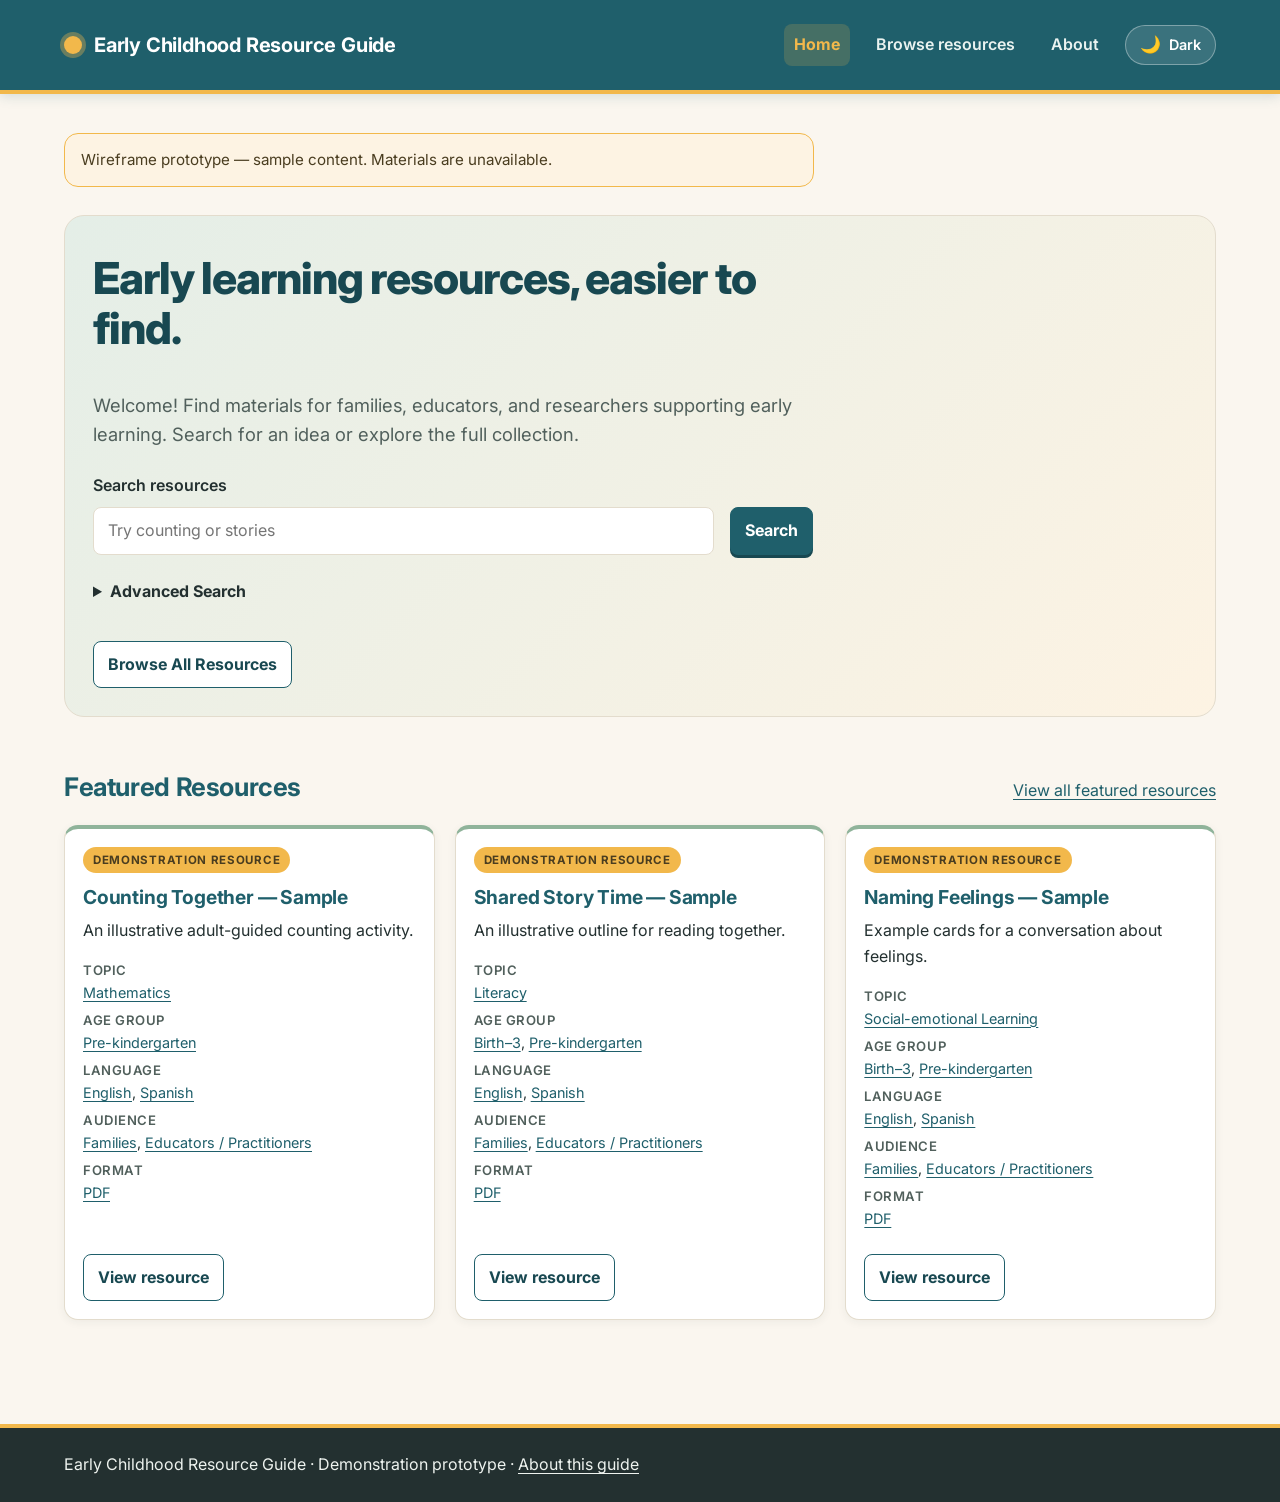
==== commit 7830fdd2: "Merge main and preserve font loading with theme controls" ====
--- a/independent/index.html
+++ b/independent/index.html
@@ -1,5 +1,5 @@
 <!doctype html>
-<html lang="en"><head><meta charset="utf-8"><meta name="viewport" content="width=device-width, initial-scale=1"><title>Home | Early Childhood Resource Guide</title><script>(function(){try{var t=localStorage.getItem('ecrg-theme');if(t==='light'||t==='dark')document.documentElement.setAttribute('data-theme',t);}catch(e){}})();</script><link rel="stylesheet" href="../css/base.css"><link rel="stylesheet" href="../css/independent.css"><script type="module" src="../assets/app.js"></script></head>
+<html lang="en"><head><meta charset="utf-8"><meta name="viewport" content="width=device-width, initial-scale=1"><title>Home | Early Childhood Resource Guide</title><link rel="preconnect" href="https://fonts.googleapis.com"><link rel="preconnect" href="https://fonts.gstatic.com" crossorigin><link rel="stylesheet" href="https://fonts.googleapis.com/css2?family=Inter:wght@400;500;600;700;800&display=swap"><script>(function(){try{var t=localStorage.getItem('ecrg-theme');if(t==='light'||t==='dark')document.documentElement.setAttribute('data-theme',t);}catch(e){}})();</script><link rel="stylesheet" href="../css/base.css"><link rel="stylesheet" href="../css/independent.css"><script type="module" src="../assets/app.js"></script></head>
 <body data-page="index"><a class="skip-link" href="#main">Skip to main content</a><header><div class="header-inner"><a class="brand" href="index.html">Early Childhood Resource Guide</a><button id="menu-toggle" type="button" aria-expanded="false" aria-controls="navigation" hidden>Menu</button><nav id="navigation" aria-label="Main navigation"><a href="index.html" aria-current="page">Home</a><a href="resources.html">Browse resources</a><a href="about.html">About</a><button type="button" class="theme-toggle" aria-pressed="false"><span class="theme-toggle-icon" aria-hidden="true">🌙</span><span class="theme-toggle-text">Dark</span></button></nav></div></header><main id="main" tabindex="-1"><p class="notice">Wireframe prototype — sample content. Materials are unavailable.</p><section class="hero"><h1>Early learning resources, easier to find.</h1><p>Welcome! Find materials for families, educators, and researchers supporting early learning. Search for an idea or explore the full collection.</p>
 <form action="resources.html" class="search" id="home-form"><label for="home-search">Search resources</label><div class="row"><input id="home-search" name="q" type="search" placeholder="Try counting or stories"><button type="submit" class="primary">Search</button></div>
 <details id="home-advanced"><summary>Advanced Search</summary><p>Choose any options within a group. Results must match every selected group.</p><div id="home-filters" class="filter-grid"></div><button type="reset">Clear search and filters</button></details></form>
--- a/css/independent.css
+++ b/css/independent.css
@@ -20,9 +20,9 @@
   --cream-card: #ffffff;     /* clean card surface over off-white */
   --line-soft: #e3dccd;      /* soft warm border */
 
-  /* Fonts — friendly, humanist, professional */
-  --font-display: "Trebuchet MS", "Segoe UI", Verdana, system-ui, sans-serif;
-  --font-body: "Segoe UI", system-ui, -apple-system, Roboto, sans-serif;
+  /* Fonts — sleek, modern sans (Inter, loaded from Google Fonts in each page) */
+  --font-display: "Inter", system-ui, -apple-system, "Segoe UI", Roboto, sans-serif;
+  --font-body: "Inter", system-ui, -apple-system, "Segoe UI", Roboto, sans-serif;
 
   /* Surfaces & text */
   --color-bg: var(--off-white);
@@ -99,9 +99,11 @@
   color: var(--yellow);
 }
 
-/* ---- Headings ---- */
-h1 { color: var(--charcoal); font-weight: 700; }
-h2 { color: var(--teal); font-weight: 700; }
+/* ---- Headings: tight tracking for a crisp, modern feel ---- */
+h1 { color: var(--charcoal); font-weight: 800; letter-spacing: -0.025em; }
+h2 { color: var(--teal); font-weight: 700; letter-spacing: -0.015em; }
+h3 { letter-spacing: -0.01em; }
+.brand { letter-spacing: -0.01em; }
 
 /* ---- Hero: warm coral-to-sage inviting band ---- */
 .hero {
